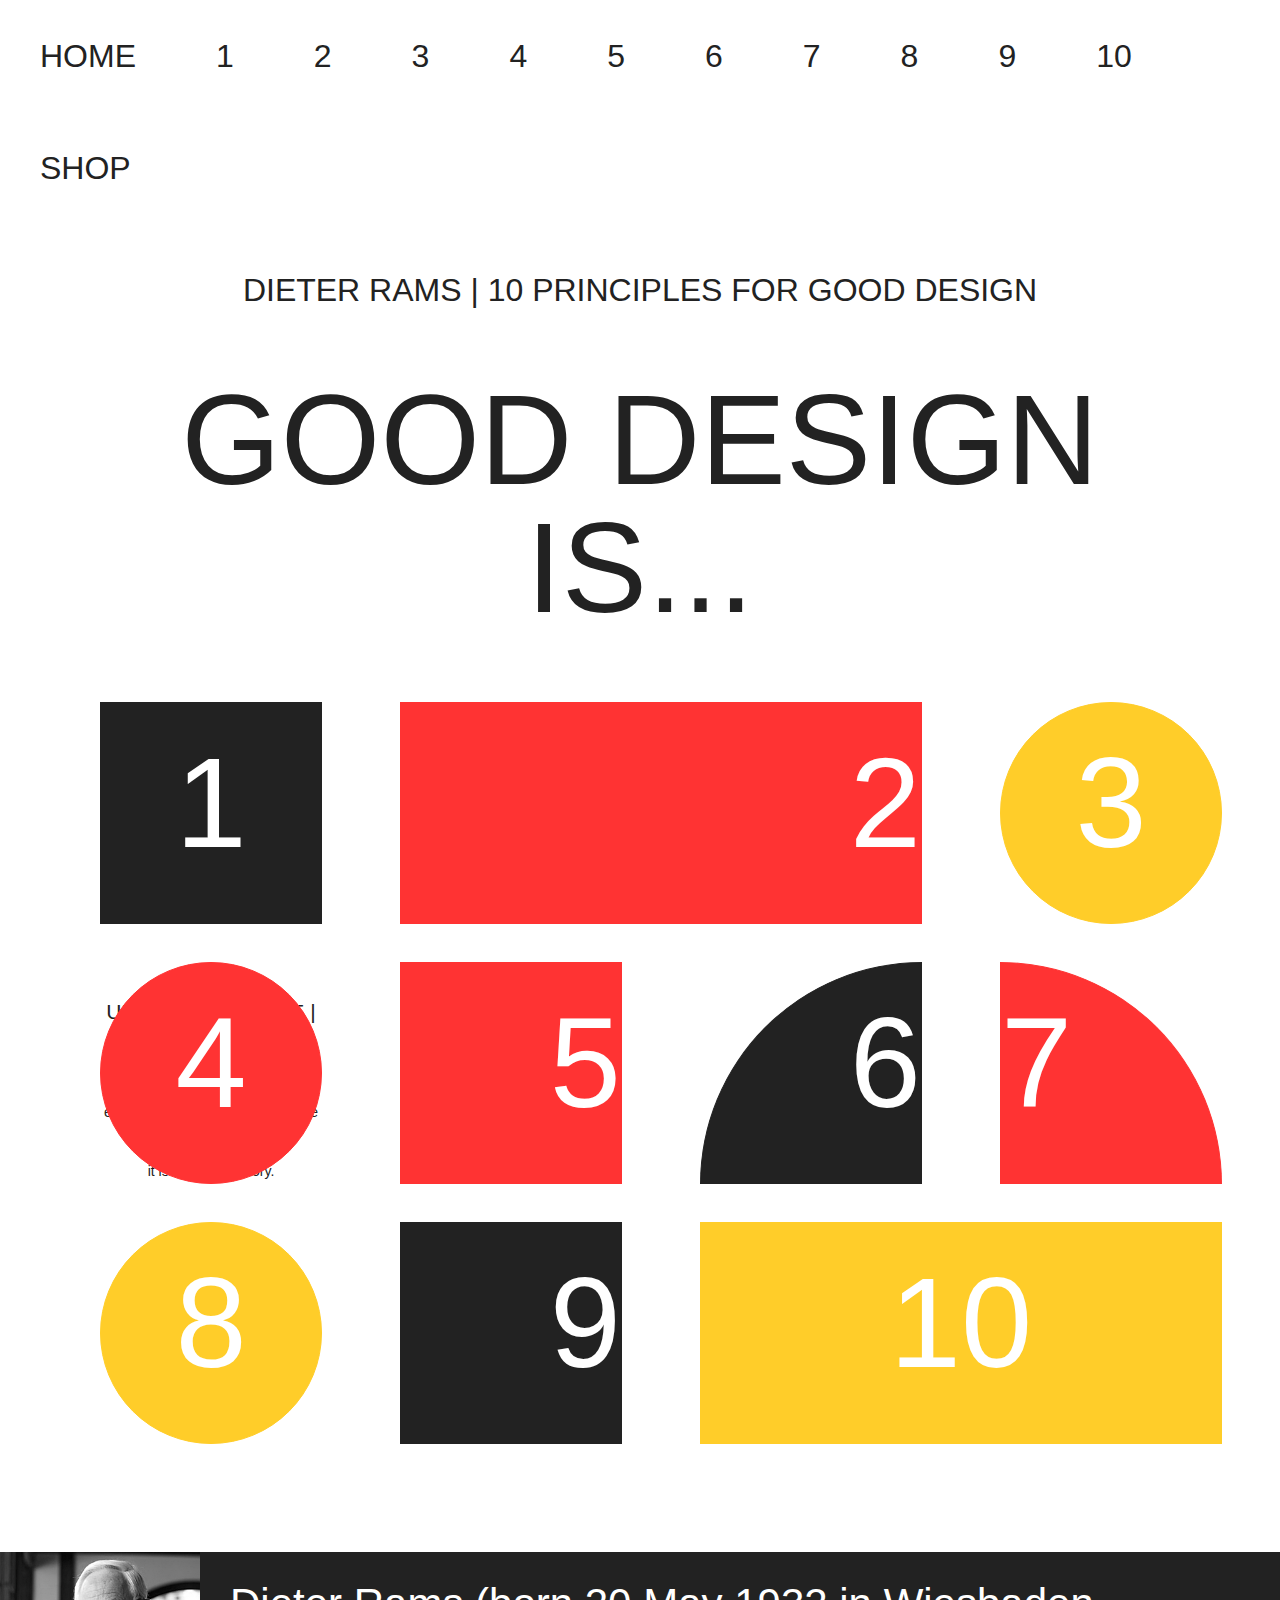
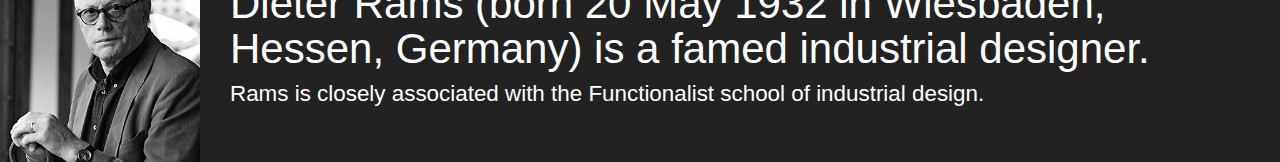
==== index.html @ 2101259e "Added links to all pages except SHOP" ====
<!DOCTYPE html>
<html>
<head>
   <meta charset="utf-8">
   <title>10 Principles for Good Design</title>
   <link rel="stylesheet" href="css/base.css">
   <link rel="stylesheet" href="css/main.css">
</head>
<body>
   <div>
   <header>
      <nav>
         <ul>
            <li><a href="index.html">HOME</a></li>
            <li><a href="1.html">1</a></li>
            <li><a href="2.html">2</a></li>
            <li><a href="3.html">3</a></li>
            <li><a href="4.html">4</a></li>
            <li><a href="5.html">5</a></li>
            <li><a href="6.html">6</a></li>
            <li><a href="7.html">7</a></li>
            <li><a href="8.html">8</a></li>
            <li><a href="9.html">9</a></li>
            <li><a href="10.html">10</a></li>
            <li><a href="shop.html">SHOP</a></li>
         </ul>
      </nav>
   </header>
   </div>
   <main>
      <h1>DIETER RAMS | 10 PRINCIPLES FOR GOOD DESIGN</h1>
      <h2>GOOD DESIGN IS...</h2>
      <div>
         <p id="innovative2"><br><strong>INNOVATIVE |</strong><br>The possibilities for progression are not, by any means, exhausted. Technological development is always offering new opportunities for original designs.
            But imaginative design always develops in tandem with improving technology, and can never be an end in itself.</p>
         <p id="innovative">1</p>
         <p id="useful2"><br><strong>USEFUL |</strong><br>Good design makes a product useful. A product is bought to be used. It has to satisfy not only functional, but also psychological and aesthetic criteria.
            Good design emphasizes the usefulness of a product whilst disregarding anything that could detract from it.</p>
         <p id="useful">2</p>
         <p id="aesthetic2"><br><strong>AESTHETIC |</strong><br>The aesthetic quality of a<br> product is integral to its<br> usefulness because products are used every day and have an effect on people and their well-being.
            Only well-executed objects<br> can be beautiful.</p>
         <p id="aesthetic">3</p>
         <p id="understandable2"><br><br><strong>UNDERSTANDABLE |</strong><br>Good design makes a product understandable. It clarifies the product’s structure. Better still, it can make the product clearly express its function
         by making use of the<br> user’s intuition. At best,<br> it is self-explanatory.</p>
         <p id="understandable">4</p>
         <p id="unobtrusive2"><br><strong>UNOBTRUSIVE |</strong><br>Products fulfilling a purpose are like tools. They are neither decorative objects nor works of art.
         Their design should therefore be both neutral and restrained, to leave room for the user’s self-expression.</p>
         <p id="unobtrusive">5</p>
         <p id="honest2"><br><strong>HONEST |</strong><br>Good design does<br> not make a product<br> appear more innovative,<br> powerful or valuable<br> than it really is. It does not<br> attempt to manipulate<br> the consumer
         with promises<br> that cannot be kept.</p>
         <p id="honest">6</p>
         <p id="long-lasting2"><br><strong>LONG-<br>LASTING |</strong><br>Good design avoids<br> being fashionable and<br> therefore never appears<br> antiquated. Unlike<br> fashionable design, it lasts<br> many years —
         even in today’s throwaway society.</p>
         <p id="long-lasting">7</p>
         <p id="thorough2"><br><strong>THOROUGH |</strong><br>Good design is thorough<br> down to the last detail.<br> Nothing must be arbitrary<br> or left to chance. Care and accuracy in the design process
         show respect towards the consumer.</p>
         <p id="thorough">8</p>
         <p id="environmental2"><br><strong>ENVIRONMENTALLY FRIENDLY |</strong><br>Design makes an important contribution to the preservation of the environment.
         It conserves resources and minimizes physical and visual pollution throughout the lifecycle of the product.</p>
         <p id="environmental">9</p>
         <p id="little2"><br><strong>LITTLE |</strong><br>Good design is as little design as possible. Less, but better — because it concentrates on the essential aspects, and the products are not burdened with non-essentials. Back to purity, back to simplicity.</p>
         <p id="little">10</p>
      </div>
      <div id="dieter">
         <img src="img/dieter_rams_320.jpg" alt='Image of Dieter Rams'>
         <ol>
            <li>Dieter Rams (born 20 May 1932 in Wiesbaden, Hessen, Germany) is a famed industrial designer.</li>
            <li>Rams is closely associated with the Functionalist school of industrial design.</li>
         </ol>
      </div>
   </main>
   <footer>
   </footer>
</body>
</html>
---- css/base.css ----
/* http://meyerweb.com/eric/tools/css/reset/
   v2.0 | 20110126
   License: none (public domain)
*/

html, body, div, span, applet, object, iframe,
h1, h2, h3, h4, h5, h6, p, blockquote, pre,
a, abbr, acronym, address, big, cite, code,
del, dfn, em, img, ins, kbd, q, s, samp,
small, strike, strong, sub, sup, tt, var,
b, u, i, center,
dl, dt, dd, ol, ul, li,
fieldset, form, label, legend,
table, caption, tbody, tfoot, thead, tr, th, td,
article, aside, canvas, details, embed,
figure, figcaption, footer, header, hgroup,
menu, nav, output, ruby, section, summary,
time, mark, audio, video {
   margin: 0;
   padding: 0;
   border: 0;
   font-size: 100%;
   font: inherit;
   vertical-align: baseline;
}
/* HTML5 display-role reset for older browsers */
article, aside, details, figcaption, figure,
footer, header, hgroup, menu, nav, section {
   display: block;
}
body {
   line-height: 1;
}
ol, ul {
   list-style: none;
}
blockquote, q {
   quotes: none;
}
blockquote:before, blockquote:after,
q:before, q:after {
   content: '';
   content: none;
}
table {
   border-collapse: collapse;
   border-spacing: 0;
}
---- css/main.css ----
body {
    color: #222222;
}


nav {
    list-style-type: none;
    margin: 0 auto;
    font-family: Francois One, sans-serif;
    font-size: 200%;
}

ul li {
    float: left;
    text-align: center;
    padding: 30px;
}

a:link {
    display: inline-block;
    padding: 10px;
    text-decoration: blink;
    color: #222222;
    text-align: center;
}

a:hover, a:active {
    color:white;
    background-color: #FFCD29;
    text-align: center;
}

.left {
    margin-left: 360px;
    font-family: "Didact Gothic", sans-serif;
    font-size: 800%;
    letter-spacing: 8px;
    line-height: 200px;
}

.middle {
    margin-left: 660px;
    font-family: "Didact Gothic", sans-serif;
    font-size: 800%;
    line-height: 200px;
    letter-spacing: 8px;
}

.pagesleft {
    margin-left: 100px;
    margin-right: 100px;
    font-family: "Didact Gothic", sans-serif;
    font-size: 200%;
    line-height: 1.2em;
    padding-top: 50px;
}

#innovativepage {
    border: 1px solid #222222;
    background-color: #222222;
    height: 220px;
    width: 220px;
    margin-right: 100px;
    color: white;
    font-size: 800%;
    text-align: center;
    position: absolute;
    line-height: 200px;
}

#usefulpage {
    border: 1px solid #ff3333;
    background-color: #ff3333;
    height: 220px;
    width: 520px;
    margin-right: 100px;
    color: white;
    font-size: 800%;
    text-align: right;
    position: absolute;
    line-height: 200px;
}

#aestheticpage {
    border: 1px solid #FFCD29;
    border-radius: 50%;
    background-color: #FFCD29;
    height: 220px;
    width: 220px;
    margin-right: 100px;
    color: white;
    font-size: 800%;
    text-align: center;
    position: absolute;
    line-height: 200px;
}

#understandablepage {
    border: 1px solid #ff3333;
    border-radius: 50%;
    background-color: #ff3333;
    height: 220px;
    width: 220px;
    margin-right: 100px;
    color: white;
    font-size: 800%;
    text-align: center;
    position: absolute;
    line-height: 200px;
}

#unobtrusivepage {
    border: 1px solid #ff3333;
    background-color: #ff3333;
    height: 220px;
    width: 220px;
    margin-right: 100px;
    color: white;
    font-size: 800%;
    text-align: center;
    position: absolute;
    line-height: 200px;
}

#honestpage {
    border: 1px solid #222222;
    border-top-left-radius:100%;
    background-color: #222222;
    height: 220px;
    width: 220px;
    margin-right: 100px;
    color: white;
    font-size: 800%;
    text-align: center;
    position: absolute;
    line-height: 200px;
}

#long-lastingpage {
    border: 1px solid #ff3333;
    border-top-right-radius:100%;
    background-color: #ff3333;
    height: 220px;
    width: 220px;
    margin-right: 100px;
    color: white;
    font-size: 800%;
    text-align: center;
    position: absolute;
    line-height: 200px;
}

#thoroughpage {
    border: 1px solid #FFCD29;
    border-radius: 50%;
    background-color: #FFCD29;
    height: 220px;
    width: 220px;
    margin-right: 100px;
    color: white;
    font-size: 800%;
    text-align: center;
    position: absolute;
    line-height: 200px;
}

#environmentalpage {
    border: 1px solid #222222;
    background-color: #222222;
    height: 220px;
    width: 220px;
    margin-right: 100px;
    color: white;
    font-size: 800%;
    text-align: center;
    position: absolute;
    line-height: 200px;
}

#littlepage {
    border: 1px solid #FFCD29;
    background-color: #FFCD29;
    height: 220px;
    width: 520px;
    margin-right: 100px;
    color: white;
    font-size: 800%;
    text-align: center;
    position: absolute;
    line-height: 200px;
}

h1 {
    font-family: "Didact Gothic", sans-serif;
    font-size: 200%;
    padding-top: 50px;
    text-align: center;
    clear: left;
}

h2 {
    font-family: Francois One, sans-serif;
    font-size: 800%;
    text-align: center;
    padding: 70px;
}

h2 div {
    position: relative;
    width: 1364px;
}

strong {
    font-size: 1.5em;
}

p {
    font-family: Didact Gothic, sans-serif;
    margin-left: 100px;
    font-size: 14px;
    line-height: 1.2em;
    position: relative;
}

#innovative {
    border: 1px solid #222222;
    background-color: #222222;
    height: 220px;
    width: 220px;
    margin-right: 100px;
    color: white;
    font-size: 800%;
    text-align: center;
    position: absolute;
    line-height: 200px;
}

#innovative2 {
    height: 220px;
    width: 220px;
    margin-right: 100px;
    text-align: left;
    border: 1px solid white;
    background-color: white;
    color: #222222;
    position: absolute;
    line-height: 1.4em;
}

#innovative:hover {
    opacity: 0;
}

#useful {
    border: 1px solid #ff3333;
    background-color: #ff3333;
    height: 220px;
    width: 520px;
    margin-left: 400px;
    color: white;
    font-size: 800%;
    text-align: right;
    position: absolute;
    line-height: 200px;
}

#useful2 {
    height: 220px;
    width: 520px;
    margin-left: 400px;
    text-align: left;
    border: 1px solid white;
    background-color: white;
    color: #222222;
    position: absolute;
    line-height: 1.4em;
}

#useful:hover {
    opacity: 0;
}

#aesthetic {
    border: 1px solid #FFCD29;
    border-radius: 50%;
    background-color: #FFCD29;
    height: 220px;
    width: 220px;
    margin-left: 1000px;
    color: white;
    font-size: 800%;
    text-align: center;
    position: absolute;
    line-height: 200px;
}

#aesthetic2 {
    border: 1px solid white;
    border-radius: 50%;
    background-color: white;
    height: 220px;
    width: 220px;
    margin-left: 1000px;
    text-align: center;
    color: #222222;
    position: absolute;
    display: table-cell;
    vertical-align: middle;
    line-height: 1.4em;
}

#aesthetic:hover {
    opacity: 0;
}

#understandable {
    border: 1px solid #ff3333;
    border-radius: 50%;
    background-color: #ff3333;
    height: 220px;
    width: 220px;
    margin-right:100px;
    margin-top: 260px;
    color: white;
    font-size: 800%;
    text-align: center;
    position: absolute;
    line-height: 200px;
}

#understandable2 {
    border: 1px solid white;
    border-radius: 50%;
    background-color: white;
    height: 220px;
    width: 220px;
    margin-right: 100px;
    margin-top: 260px;
    color: #222222;
    position: absolute;
    text-align: center;
    line-height: 1.4em;
}

#understandable:hover {
    opacity: 0;
}

#unobtrusive {
    border: 1px solid #ff3333;
    background-color: #ff3333;
    height: 220px;
    width: 220px;
    margin-left: 400px;
    margin-top: 260px;
    color: white;
    font-size: 800%;
    text-align: right;
    position: absolute;
    line-height: 200px;
}

#unobtrusive2 {
    border: 1px solid white;
    background-color: white;
    height: 220px;
    width: 220px;
    margin-left: 400px;
    margin-top: 260px;
    text-align: left;
    color: #222222;
    position: absolute;
    line-height: 1.4em;
}

#unobtrusive:hover {
    opacity: 0;
}

#honest {
    border: 1px solid #222222;
    border-top-left-radius:100%;
    background-color: #222222;
    height: 220px;
    width: 220px;
    margin-left: 700px;
    margin-top: 260px;
    color: white;
    font-size: 800%;
    text-align: right;
    position: absolute;
    line-height: 200px;
}

#honest2 {
    border: 1px solid white;
    border-top-left-radius:100%;
    background-color: white;
    height: 220px;
    width: 220px;
    margin-left: 700px;
    margin-top: 260px;
    text-align: right;
    color: #222222;
    position: absolute;
    line-height: 1.4em;
}

#honest:hover {
    opacity: 0;
}

#long-lasting {
    border: 1px solid #ff3333;
    border-top-right-radius:100%;
    background-color: #ff3333;
    height: 220px;
    width: 220px;
    margin-left: 1000px;
    margin-top: 260px;
    color: white;
    font-size: 800%;
    text-align: left;
    position: absolute;
    line-height: 200px;
}

#long-lasting2 {
    border: 1px solid white;
    border-top-right-radius:100%;
    background-color: white;
    height: 220px;
    width: 220px;
    margin-left: 1000px;
    margin-top: 260px;
    text-align: left;
    color: #222222;
    position: absolute;
    line-height: 1.4em;
}

#long-lasting:hover {
    opacity: 0;
}

#thorough {
    border: 1px solid #FFCD29;
    border-radius: 50%;
    background-color: #FFCD29;
    height: 220px;
    width: 220px;
    margin-right:100px;
    margin-top: 520px;
    color: white;
    font-size: 800%;
    text-align: center;
    position: absolute;
    line-height: 200px;
}

#thorough2 {
    border: 1px solid white;
    border-radius: 50%;
    background-color: white;
    height: 220px;
    width: 220px;
    margin-right: 100px;
    margin-top: 520px;
    color: #222222;
    position: absolute;
    text-align: center;
    line-height: 1.4em;
}

#thorough:hover {
    opacity: 0;
}

#environmental {
    border: 1px solid #222222;
    background-color: #222222;
    height: 220px;
    width: 220px;
    margin-left: 400px;
    margin-top: 520px;
    color: white;
    font-size: 800%;
    text-align: right;
    position: absolute;
    line-height: 200px;
}

#environmental2 {
    border: 1px solid white;
    background-color: white;
    height: 220px;
    width: 220px;
    margin-left: 400px;
    margin-top: 520px;
    text-align: left;
    color: #222222;
    position: absolute;
    line-height: 1.4em;
}

#environmental:hover {
    opacity: 0;
}

#little {
    border: 1px solid #FFCD29;
    background-color: #FFCD29;
    height: 220px;
    width: 520px;
    margin-left: 700px;
    margin-top: 520px;
    color: white;
    font-size: 800%;
    text-align: center;
    position: absolute;
    overflow: hidden;
    line-height: 200px;
}

#little2 {
    border: 1px solid white;
    background-color: white;
    height: 220px;
    width: 520px;
    margin-left: 700px;
    margin-top: 520px;
    text-align: left;
    color: #222222;
    position: absolute;
    line-height: 1.4em;
}

#little:hover {
    opacity: 0;
}

#dieter{
    clear: left;
    position: relative;
    bottom: -850px;
    width: 100%;
    height: 210px;
    background-color: #222222;
    font-family: Francois One, sans-serif;
    color: white;
    font-size: 140%;
}

img {
    float: left;
    max-width: 200px;
    padding-right: 30px;
}

ol {
    padding-right: 30px;
    line-height: 2em;
}

ol li:first-of-type {
    font-size: 42px;
    padding-top: 30px;
}

#photos {
    position: relative;
    bottom: -1000px;
    background-color: #222222;
    opacity: 0.9;
}

.large-image {
    padding-top: 50px;
    margin-left: 100px;
}
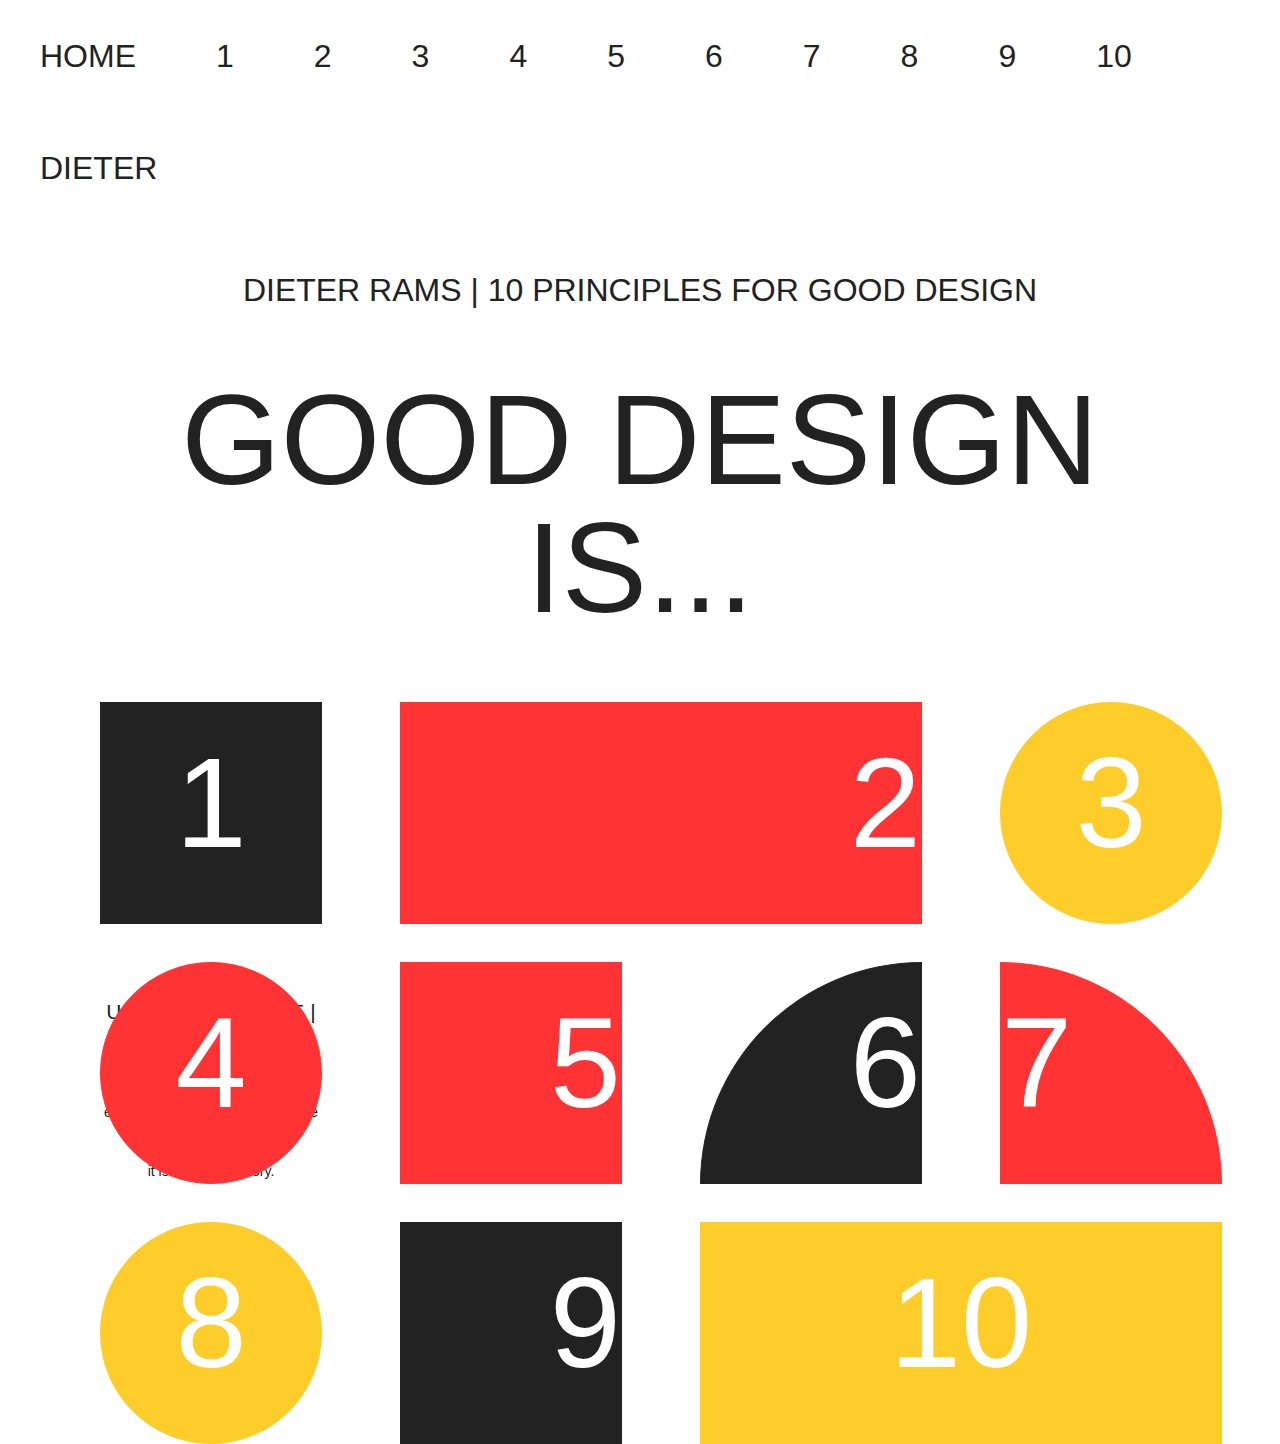
==== commit 305c2056: "Worked on Dieter page" ====
--- a/index.html
+++ b/index.html
@@ -22,7 +22,7 @@
             <li><a href="8.html">8</a></li>
             <li><a href="9.html">9</a></li>
             <li><a href="10.html">10</a></li>
-            <li><a href="shop.html">SHOP</a></li>
+            <li><a href="dieter.html">DIETER</a></li>
          </ul>
       </nav>
    </header>
@@ -61,13 +61,6 @@
          <p id="little2"><br><strong>LITTLE |</strong><br>Good design is as little design as possible. Less, but better — because it concentrates on the essential aspects, and the products are not burdened with non-essentials. Back to purity, back to simplicity.</p>
          <p id="little">10</p>
       </div>
-      <div id="dieter">
-         <img src="img/dieter_rams_320.jpg" alt='Image of Dieter Rams'>
-         <ol>
-            <li>Dieter Rams (born 20 May 1932 in Wiesbaden, Hessen, Germany) is a famed industrial designer.</li>
-            <li>Rams is closely associated with the Functionalist school of industrial design.</li>
-         </ol>
-      </div>
    </main>
    <footer>
    </footer>
--- a/css/main.css
+++ b/css/main.css
@@ -16,11 +16,15 @@
     padding: 30px;
 }
 
+li a {
+    color: #222222;
+}
+
 a:link {
+    color: #222222;
     display: inline-block;
     padding: 10px;
     text-decoration: blink;
-    color: #222222;
     text-align: center;
 }
 
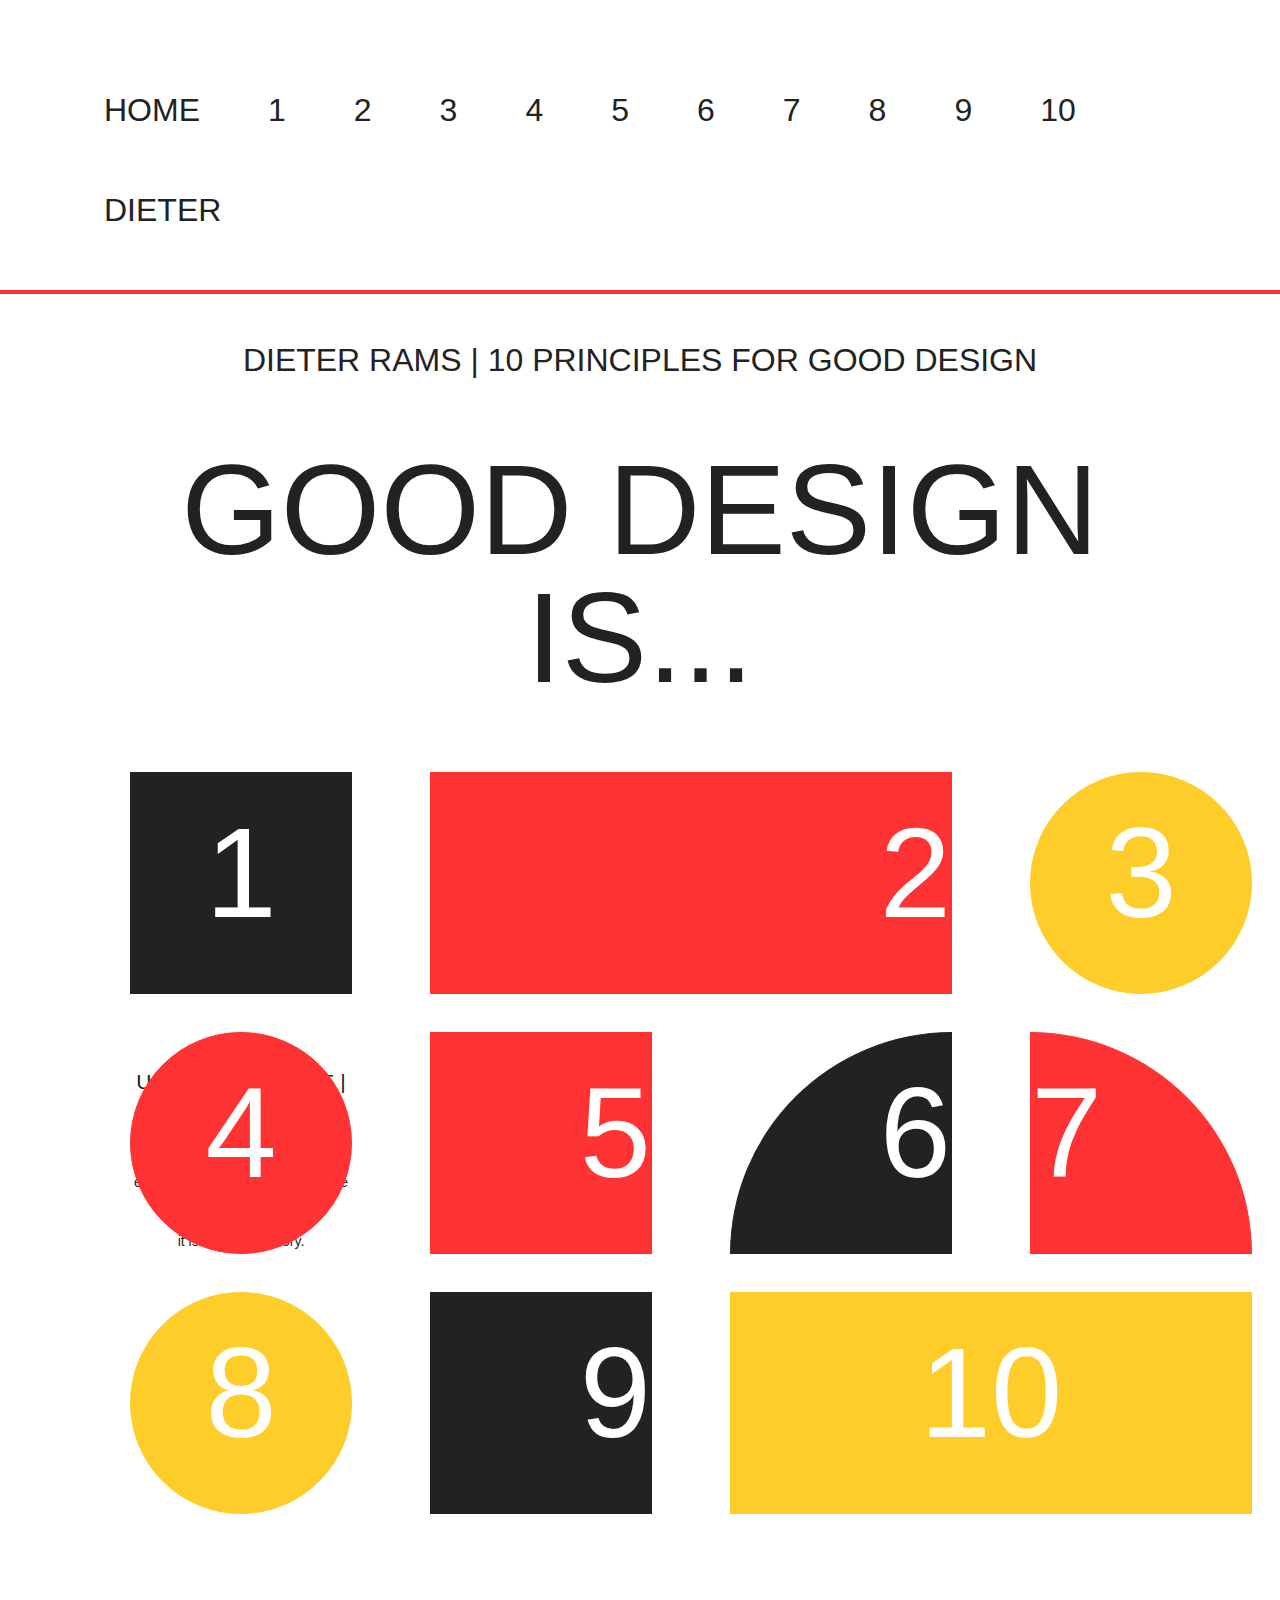
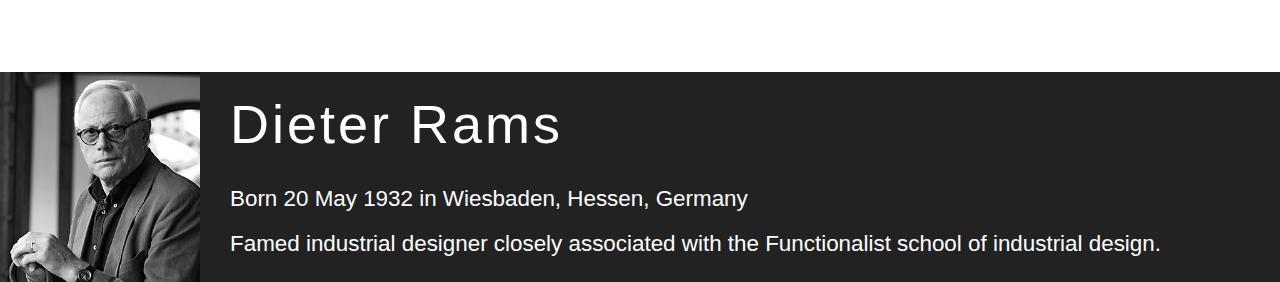
==== commit 6d722a45: "Changed entire layout for principle pages as well as dieter page" ====
--- a/index.html
+++ b/index.html
@@ -30,7 +30,7 @@
    <main>
       <h1>DIETER RAMS | 10 PRINCIPLES FOR GOOD DESIGN</h1>
       <h2>GOOD DESIGN IS...</h2>
-      <div>
+      <div class="container">
          <p id="innovative2"><br><strong>INNOVATIVE |</strong><br>The possibilities for progression are not, by any means, exhausted. Technological development is always offering new opportunities for original designs.
             But imaginative design always develops in tandem with improving technology, and can never be an end in itself.</p>
          <p id="innovative">1</p>
@@ -61,6 +61,14 @@
          <p id="little2"><br><strong>LITTLE |</strong><br>Good design is as little design as possible. Less, but better — because it concentrates on the essential aspects, and the products are not burdened with non-essentials. Back to purity, back to simplicity.</p>
          <p id="little">10</p>
       </div>
+      <div id="dieterhome">
+         <img src="img/dieter_rams_320.jpg" alt='Image of Dieter Rams'>
+         <ol>
+            <li>Dieter Rams</li>
+            <li>Born 20 May 1932 in Wiesbaden, Hessen, Germany</li>
+            <li>Famed industrial designer closely associated with the Functionalist school of industrial design.</li>
+         </ol>
+      </div>
    </main>
    <footer>
    </footer>
--- a/css/main.css
+++ b/css/main.css
@@ -1,24 +1,35 @@
 body {
     color: #222222;
-}
-
+    width: auto;
+}
 
 nav {
-    list-style-type: none;
-    margin: 0 auto;
     font-family: Francois One, sans-serif;
     font-size: 200%;
-}
-
-ul li {
+    width: 100%;
     float: left;
-    text-align: center;
+    margin: auto;
     padding: 30px;
-}
-
-li a {
-    color: #222222;
-}
+    border-bottom: solid 4px #ff3333;
+ }
+
+nav ul {
+    list-style: none;
+    width: 1200px;
+    margin: 0 auto;
+    padding: 30px;
+}
+
+nav li {
+    float: left;
+    padding: 24px;
+}
+
+nav li a {
+    display: block;
+    text-decoration: none;
+    color: #222222;
+ }
 
 a:link {
     color: #222222;
@@ -34,12 +45,21 @@
     text-align: center;
 }
 
+.container {
+    margin: 0 auto;
+    padding-left: 30px;
+    padding-right: 30px;
+    width: 1280px;
+}
+
 .left {
-    margin-left: 360px;
+    width: 1280px;
     font-family: "Didact Gothic", sans-serif;
     font-size: 800%;
     letter-spacing: 8px;
     line-height: 200px;
+    margin: 0 auto;
+    text-align: center;
 }
 
 .middle {
@@ -50,21 +70,30 @@
     letter-spacing: 8px;
 }
 
+.big {
+    margin-left: 360px;
+    font-family: "Didact Gothic", sans-serif;
+    font-size: 800%;
+    letter-spacing: 8px;
+    line-height: 110px;
+}
+
 .pagesleft {
-    margin-left: 100px;
-    margin-right: 100px;
+    width: 1280px;
+    margin: 0 auto;
     font-family: "Didact Gothic", sans-serif;
     font-size: 200%;
     line-height: 1.2em;
-    padding-top: 50px;
+    padding-top: 70px;
+    text-align: center;
 }
 
 #innovativepage {
     border: 1px solid #222222;
     background-color: #222222;
     height: 220px;
-    width: 220px;
-    margin-right: 100px;
+    width: 100%;
+    margin: 0 auto;
     color: white;
     font-size: 800%;
     text-align: center;
@@ -76,22 +105,21 @@
     border: 1px solid #ff3333;
     background-color: #ff3333;
     height: 220px;
-    width: 520px;
-    margin-right: 100px;
-    color: white;
-    font-size: 800%;
-    text-align: right;
+    width: 100%;
+    margin: 0 auto;
+    color: white;
+    font-size: 800%;
+    text-align: center;
     position: absolute;
     line-height: 200px;
 }
 
 #aestheticpage {
     border: 1px solid #FFCD29;
-    border-radius: 50%;
-    background-color: #FFCD29;
-    height: 220px;
-    width: 220px;
-    margin-right: 100px;
+    background-color: #FFCD29;
+    height: 220px;
+    width: 100%;
+    margin: 0 auto;
     color: white;
     font-size: 800%;
     text-align: center;
@@ -101,11 +129,10 @@
 
 #understandablepage {
     border: 1px solid #ff3333;
-    border-radius: 50%;
-    background-color: #ff3333;
-    height: 220px;
-    width: 220px;
-    margin-right: 100px;
+    background-color: #ff3333;
+    height: 220px;
+    width: 100%;
+    margin: 0 auto;
     color: white;
     font-size: 800%;
     text-align: center;
@@ -117,8 +144,8 @@
     border: 1px solid #ff3333;
     background-color: #ff3333;
     height: 220px;
-    width: 220px;
-    margin-right: 100px;
+    width: 100%;
+    margin: 0 auto;
     color: white;
     font-size: 800%;
     text-align: center;
@@ -128,11 +155,10 @@
 
 #honestpage {
     border: 1px solid #222222;
-    border-top-left-radius:100%;
-    background-color: #222222;
-    height: 220px;
-    width: 220px;
-    margin-right: 100px;
+    background-color: #222222;
+    height: 220px;
+    width: 100%;
+    margin: 0 auto;
     color: white;
     font-size: 800%;
     text-align: center;
@@ -142,11 +168,10 @@
 
 #long-lastingpage {
     border: 1px solid #ff3333;
-    border-top-right-radius:100%;
-    background-color: #ff3333;
-    height: 220px;
-    width: 220px;
-    margin-right: 100px;
+    background-color: #ff3333;
+    height: 220px;
+    width: 100%;
+    margin: 0 auto;
     color: white;
     font-size: 800%;
     text-align: center;
@@ -156,11 +181,10 @@
 
 #thoroughpage {
     border: 1px solid #FFCD29;
-    border-radius: 50%;
-    background-color: #FFCD29;
-    height: 220px;
-    width: 220px;
-    margin-right: 100px;
+    background-color: #FFCD29;
+    height: 220px;
+    width: 100%;
+    margin: 0 auto;
     color: white;
     font-size: 800%;
     text-align: center;
@@ -172,8 +196,8 @@
     border: 1px solid #222222;
     background-color: #222222;
     height: 220px;
-    width: 220px;
-    margin-right: 100px;
+    width: 100%;
+    margin: 0 auto;
     color: white;
     font-size: 800%;
     text-align: center;
@@ -185,8 +209,8 @@
     border: 1px solid #FFCD29;
     background-color: #FFCD29;
     height: 220px;
-    width: 520px;
-    margin-right: 100px;
+    width: 100%;
+    margin: 0 auto;
     color: white;
     font-size: 800%;
     text-align: center;
@@ -200,6 +224,7 @@
     padding-top: 50px;
     text-align: center;
     clear: left;
+    margin: 0 auto;
 }
 
 h2 {
@@ -207,11 +232,7 @@
     font-size: 800%;
     text-align: center;
     padding: 70px;
-}
-
-h2 div {
-    position: relative;
-    width: 1364px;
+    margin: 0 auto;
 }
 
 strong {
@@ -546,13 +567,26 @@
 #dieter{
     clear: left;
     position: relative;
+    width: 100%;
+    height: 210px;
+    background-color: #222222;
+    font-family: Francois One, sans-serif;
+    color: white;
+    font-size: 140%;
+    margin-top: 50px;
+}
+
+#dieterhome{
+    clear: left;
+    position: relative;
+    width: 100%;
+    height: 210px;
+    background-color: #222222;
+    font-family: Francois One, sans-serif;
+    color: white;
+    font-size: 140%;
+    margin-top: 50px;
     bottom: -850px;
-    width: 100%;
-    height: 210px;
-    background-color: #222222;
-    font-family: Francois One, sans-serif;
-    color: white;
-    font-size: 140%;
 }
 
 img {
@@ -562,23 +596,36 @@
 }
 
 ol {
-    padding-right: 30px;
     line-height: 2em;
+    font-family: "Didact Gothic", sans-serif;
 }
 
 ol li:first-of-type {
-    font-size: 42px;
+    font-size: 54px;
     padding-top: 30px;
-}
-
-#photos {
+    padding-bottom: 30px;
+    font-family: Francois One, sans-serif;
+    letter-spacing: 3px;
+}
+
+#photo1{
+    clear: left;
     position: relative;
-    bottom: -1000px;
-    background-color: #222222;
-    opacity: 0.9;
-}
-
-.large-image {
-    padding-top: 50px;
-    margin-left: 100px;
+    width: 100%;
+    height: 210px;
+    background-color: #ff3333;
+    font-family: Francois One, sans-serif;
+    color: white;
+    font-size: 140%;
+}
+
+#photo2{
+    clear: left;
+    position: relative;
+    width: 100%;
+    height: 210px;
+    background-color: #FFCD29;
+    font-family: Francois One, sans-serif;
+    color: white;
+    font-size: 140%;
 }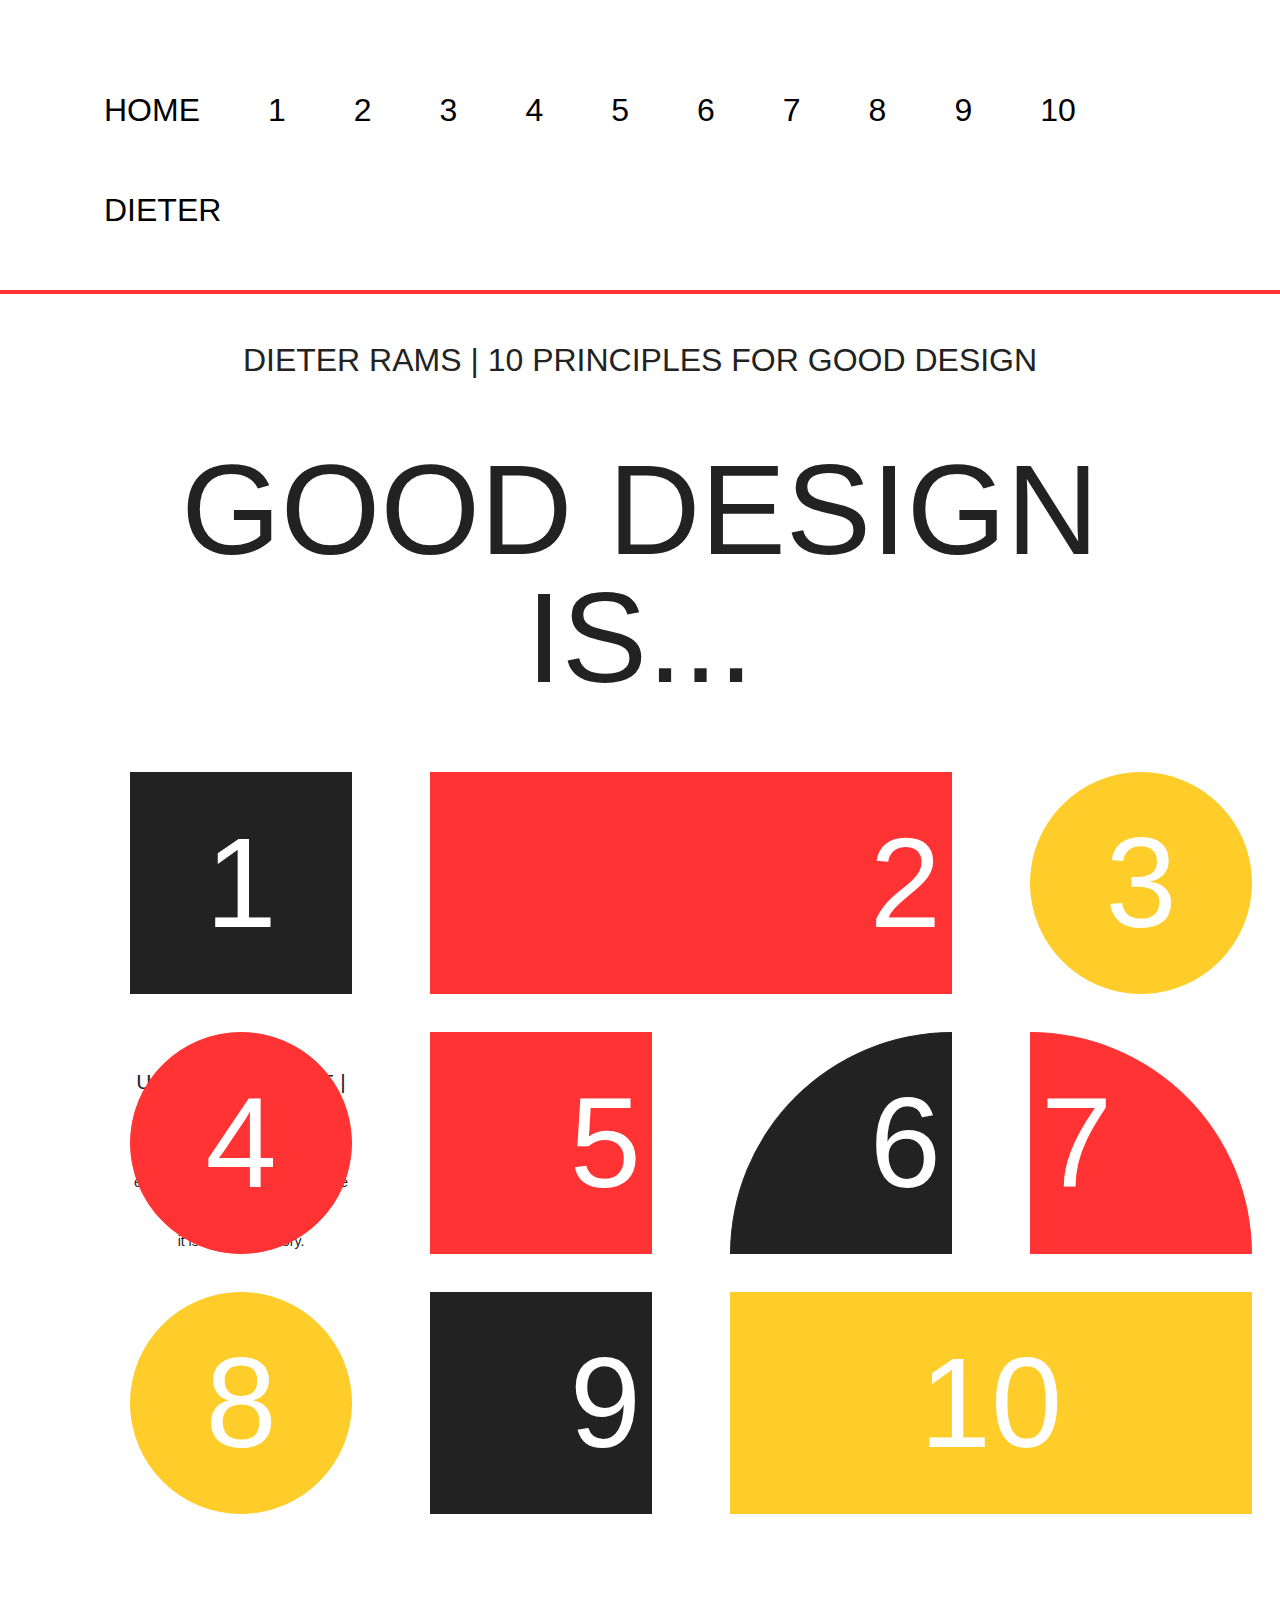
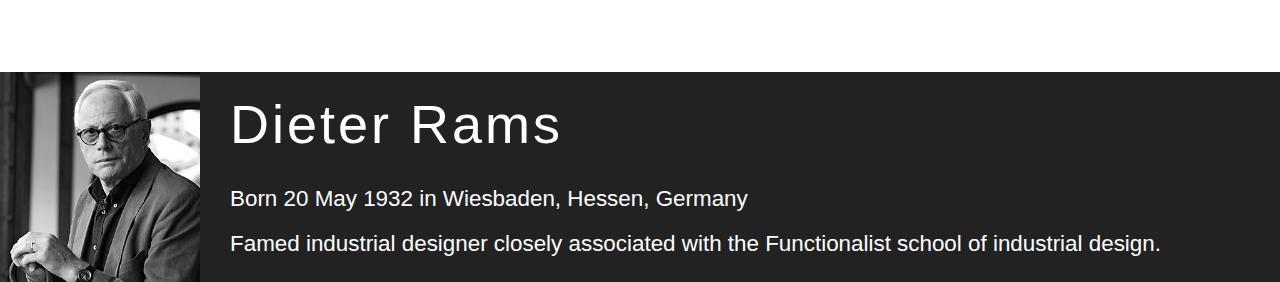
==== commit e8a91975: "Added link functionality to main page stacked shapes" ====
--- a/index.html
+++ b/index.html
@@ -2,12 +2,12 @@
 <html>
 <head>
    <meta charset="utf-8">
+   <meta name="viewport" content="width=device-width, initial-scale=1">
    <title>10 Principles for Good Design</title>
    <link rel="stylesheet" href="css/base.css">
    <link rel="stylesheet" href="css/main.css">
 </head>
 <body>
-   <div>
    <header>
       <nav>
          <ul>
@@ -26,40 +26,39 @@
          </ul>
       </nav>
    </header>
-   </div>
    <main>
       <h1>DIETER RAMS | 10 PRINCIPLES FOR GOOD DESIGN</h1>
       <h2>GOOD DESIGN IS...</h2>
       <div class="container">
          <p id="innovative2"><br><strong>INNOVATIVE |</strong><br>The possibilities for progression are not, by any means, exhausted. Technological development is always offering new opportunities for original designs.
             But imaginative design always develops in tandem with improving technology, and can never be an end in itself.</p>
-         <p id="innovative">1</p>
+         <p id="innovative"><a href="1.html">1</a></p>
          <p id="useful2"><br><strong>USEFUL |</strong><br>Good design makes a product useful. A product is bought to be used. It has to satisfy not only functional, but also psychological and aesthetic criteria.
             Good design emphasizes the usefulness of a product whilst disregarding anything that could detract from it.</p>
-         <p id="useful">2</p>
+         <p id="useful"><a href="2.html">2</a></p>
          <p id="aesthetic2"><br><strong>AESTHETIC |</strong><br>The aesthetic quality of a<br> product is integral to its<br> usefulness because products are used every day and have an effect on people and their well-being.
             Only well-executed objects<br> can be beautiful.</p>
-         <p id="aesthetic">3</p>
+         <p id="aesthetic"><a href="3.html">3</a></p>
          <p id="understandable2"><br><br><strong>UNDERSTANDABLE |</strong><br>Good design makes a product understandable. It clarifies the product’s structure. Better still, it can make the product clearly express its function
          by making use of the<br> user’s intuition. At best,<br> it is self-explanatory.</p>
-         <p id="understandable">4</p>
+         <p id="understandable"><a href="4.html">4</a></p>
          <p id="unobtrusive2"><br><strong>UNOBTRUSIVE |</strong><br>Products fulfilling a purpose are like tools. They are neither decorative objects nor works of art.
          Their design should therefore be both neutral and restrained, to leave room for the user’s self-expression.</p>
-         <p id="unobtrusive">5</p>
+         <p id="unobtrusive"><a href="5.html">5</a></p>
          <p id="honest2"><br><strong>HONEST |</strong><br>Good design does<br> not make a product<br> appear more innovative,<br> powerful or valuable<br> than it really is. It does not<br> attempt to manipulate<br> the consumer
          with promises<br> that cannot be kept.</p>
-         <p id="honest">6</p>
+         <p id="honest"><a href="6.html">6</a></p>
          <p id="long-lasting2"><br><strong>LONG-<br>LASTING |</strong><br>Good design avoids<br> being fashionable and<br> therefore never appears<br> antiquated. Unlike<br> fashionable design, it lasts<br> many years —
          even in today’s throwaway society.</p>
-         <p id="long-lasting">7</p>
+         <p id="long-lasting"><a href="7.html">7</a></p>
          <p id="thorough2"><br><strong>THOROUGH |</strong><br>Good design is thorough<br> down to the last detail.<br> Nothing must be arbitrary<br> or left to chance. Care and accuracy in the design process
          show respect towards the consumer.</p>
-         <p id="thorough">8</p>
+         <p id="thorough"><a href="1.html">8</a></p>
          <p id="environmental2"><br><strong>ENVIRONMENTALLY FRIENDLY |</strong><br>Design makes an important contribution to the preservation of the environment.
          It conserves resources and minimizes physical and visual pollution throughout the lifecycle of the product.</p>
-         <p id="environmental">9</p>
+         <p id="environmental"><a href="1.html">9</a></p>
          <p id="little2"><br><strong>LITTLE |</strong><br>Good design is as little design as possible. Less, but better — because it concentrates on the essential aspects, and the products are not burdened with non-essentials. Back to purity, back to simplicity.</p>
-         <p id="little">10</p>
+         <p id="little"><a href="10.html">10</a></p>
       </div>
       <div id="dieterhome">
          <img src="img/dieter_rams_320.jpg" alt='Image of Dieter Rams'>
@@ -70,7 +69,5 @@
          </ol>
       </div>
    </main>
-   <footer>
-   </footer>
 </body>
 </html>
--- a/css/main.css
+++ b/css/main.css
@@ -1,631 +1,627 @@
 body {
-    color: #222222;
-    width: auto;
+  color: #222222;
+  width: auto;
 }
 
 nav {
-    font-family: Francois One, sans-serif;
-    font-size: 200%;
-    width: 100%;
-    float: left;
-    margin: auto;
-    padding: 30px;
-    border-bottom: solid 4px #ff3333;
- }
+  font-family: Francois One, sans-serif;
+  font-size: 200%;
+  width: 100%;
+  float: left;
+  margin: auto;
+  padding: 30px;
+  border-bottom: solid 4px #ff3333;
+}
 
 nav ul {
-    list-style: none;
-    width: 1200px;
-    margin: 0 auto;
-    padding: 30px;
+  list-style: none;
+  width: 1200px;
+  margin: 0 auto;
+  padding: 30px;
 }
 
 nav li {
-    float: left;
-    padding: 24px;
+  float: left;
+  padding: 24px;
+  color: #222222;
 }
 
 nav li a {
-    display: block;
-    text-decoration: none;
-    color: #222222;
- }
+  display: block;
+  text-decoration: none;
+  color: #222222;
+}
 
 a:link {
-    color: #222222;
-    display: inline-block;
-    padding: 10px;
-    text-decoration: blink;
-    text-align: center;
+  color: black;
+  display: inline-block;
+  padding: 10px;
+  text-decoration: blink;
+  text-align: center;
 }
 
 a:hover, a:active {
-    color:white;
-    background-color: #FFCD29;
-    text-align: center;
+  color: white;
+  background-color: #FFCD29;
 }
 
 .container {
-    margin: 0 auto;
-    padding-left: 30px;
-    padding-right: 30px;
-    width: 1280px;
+  margin: 0 auto;
+  padding-left: 30px;
+  padding-right: 30px;
+  width: 1280px;
+  color: white;
+}
+
+.container a {
+  color: white;
 }
 
 .left {
-    width: 1280px;
-    font-family: "Didact Gothic", sans-serif;
-    font-size: 800%;
-    letter-spacing: 8px;
-    line-height: 200px;
-    margin: 0 auto;
-    text-align: center;
+  width: 1280px;
+  font-family: "Didact Gothic", sans-serif;
+  font-size: 800%;
+  letter-spacing: 8px;
+  line-height: 200px;
+  margin: 0 auto;
+  text-align: center;
 }
 
 .middle {
-    margin-left: 660px;
-    font-family: "Didact Gothic", sans-serif;
-    font-size: 800%;
-    line-height: 200px;
-    letter-spacing: 8px;
+  margin-left: 660px;
+  font-family: "Didact Gothic", sans-serif;
+  font-size: 800%;
+  line-height: 200px;
+  letter-spacing: 8px;
 }
 
 .big {
-    margin-left: 360px;
-    font-family: "Didact Gothic", sans-serif;
-    font-size: 800%;
-    letter-spacing: 8px;
-    line-height: 110px;
+  margin-left: 360px;
+  font-family: "Didact Gothic", sans-serif;
+  font-size: 800%;
+  letter-spacing: 8px;
+  line-height: 110px;
 }
 
 .pagesleft {
-    width: 1280px;
-    margin: 0 auto;
-    font-family: "Didact Gothic", sans-serif;
-    font-size: 200%;
-    line-height: 1.2em;
-    padding-top: 70px;
-    text-align: center;
+  width: 1280px;
+  margin: 0 auto;
+  font-family: "Didact Gothic", sans-serif;
+  font-size: 200%;
+  line-height: 1.2em;
+  padding-top: 70px;
+  text-align: center;
 }
 
 #innovativepage {
-    border: 1px solid #222222;
-    background-color: #222222;
-    height: 220px;
-    width: 100%;
-    margin: 0 auto;
-    color: white;
-    font-size: 800%;
-    text-align: center;
-    position: absolute;
-    line-height: 200px;
+  border: 1px solid #222222;
+  background-color: #222222;
+  height: 220px;
+  width: 100%;
+  margin: 0 auto;
+  color: white;
+  font-size: 800%;
+  text-align: center;
+  position: absolute;
+  line-height: 200px;
 }
 
 #usefulpage {
-    border: 1px solid #ff3333;
-    background-color: #ff3333;
-    height: 220px;
-    width: 100%;
-    margin: 0 auto;
-    color: white;
-    font-size: 800%;
-    text-align: center;
-    position: absolute;
-    line-height: 200px;
+  border: 1px solid #ff3333;
+  background-color: #ff3333;
+  height: 220px;
+  width: 100%;
+  margin: 0 auto;
+  color: white;
+  font-size: 800%;
+  text-align: center;
+  position: absolute;
+  line-height: 200px;
 }
 
 #aestheticpage {
-    border: 1px solid #FFCD29;
-    background-color: #FFCD29;
-    height: 220px;
-    width: 100%;
-    margin: 0 auto;
-    color: white;
-    font-size: 800%;
-    text-align: center;
-    position: absolute;
-    line-height: 200px;
+  border: 1px solid #FFCD29;
+  background-color: #FFCD29;
+  height: 220px;
+  width: 100%;
+  margin: 0 auto;
+  color: white;
+  font-size: 800%;
+  text-align: center;
+  position: absolute;
+  line-height: 200px;
 }
 
 #understandablepage {
-    border: 1px solid #ff3333;
-    background-color: #ff3333;
-    height: 220px;
-    width: 100%;
-    margin: 0 auto;
-    color: white;
-    font-size: 800%;
-    text-align: center;
-    position: absolute;
-    line-height: 200px;
+  border: 1px solid #ff3333;
+  background-color: #ff3333;
+  height: 220px;
+  width: 100%;
+  margin: 0 auto;
+  color: white;
+  font-size: 800%;
+  text-align: center;
+  position: absolute;
+  line-height: 200px;
 }
 
 #unobtrusivepage {
-    border: 1px solid #ff3333;
-    background-color: #ff3333;
-    height: 220px;
-    width: 100%;
-    margin: 0 auto;
-    color: white;
-    font-size: 800%;
-    text-align: center;
-    position: absolute;
-    line-height: 200px;
+  border: 1px solid #ff3333;
+  background-color: #ff3333;
+  height: 220px;
+  width: 100%;
+  margin: 0 auto;
+  color: white;
+  font-size: 800%;
+  text-align: center;
+  position: absolute;
+  line-height: 200px;
 }
 
 #honestpage {
-    border: 1px solid #222222;
-    background-color: #222222;
-    height: 220px;
-    width: 100%;
-    margin: 0 auto;
-    color: white;
-    font-size: 800%;
-    text-align: center;
-    position: absolute;
-    line-height: 200px;
+  border: 1px solid #222222;
+  background-color: #222222;
+  height: 220px;
+  width: 100%;
+  margin: 0 auto;
+  color: white;
+  font-size: 800%;
+  text-align: center;
+  position: absolute;
+  line-height: 200px;
 }
 
 #long-lastingpage {
-    border: 1px solid #ff3333;
-    background-color: #ff3333;
-    height: 220px;
-    width: 100%;
-    margin: 0 auto;
-    color: white;
-    font-size: 800%;
-    text-align: center;
-    position: absolute;
-    line-height: 200px;
+  border: 1px solid #ff3333;
+  background-color: #ff3333;
+  height: 220px;
+  width: 100%;
+  margin: 0 auto;
+  color: white;
+  font-size: 800%;
+  text-align: center;
+  position: absolute;
+  line-height: 200px;
 }
 
 #thoroughpage {
-    border: 1px solid #FFCD29;
-    background-color: #FFCD29;
-    height: 220px;
-    width: 100%;
-    margin: 0 auto;
-    color: white;
-    font-size: 800%;
-    text-align: center;
-    position: absolute;
-    line-height: 200px;
+  border: 1px solid #FFCD29;
+  background-color: #FFCD29;
+  height: 220px;
+  width: 100%;
+  margin: 0 auto;
+  color: white;
+  font-size: 800%;
+  text-align: center;
+  position: absolute;
+  line-height: 200px;
 }
 
 #environmentalpage {
-    border: 1px solid #222222;
-    background-color: #222222;
-    height: 220px;
-    width: 100%;
-    margin: 0 auto;
-    color: white;
-    font-size: 800%;
-    text-align: center;
-    position: absolute;
-    line-height: 200px;
+  border: 1px solid #222222;
+  background-color: #222222;
+  height: 220px;
+  width: 100%;
+  margin: 0 auto;
+  color: white;
+  font-size: 800%;
+  text-align: center;
+  position: absolute;
+  line-height: 200px;
 }
 
 #littlepage {
-    border: 1px solid #FFCD29;
-    background-color: #FFCD29;
-    height: 220px;
-    width: 100%;
-    margin: 0 auto;
-    color: white;
-    font-size: 800%;
-    text-align: center;
-    position: absolute;
-    line-height: 200px;
+  border: 1px solid #FFCD29;
+  background-color: #FFCD29;
+  height: 220px;
+  width: 100%;
+  margin: 0 auto;
+  color: white;
+  font-size: 800%;
+  text-align: center;
+  position: absolute;
+  line-height: 200px;
 }
 
 h1 {
-    font-family: "Didact Gothic", sans-serif;
-    font-size: 200%;
-    padding-top: 50px;
-    text-align: center;
-    clear: left;
-    margin: 0 auto;
+  font-family: "Didact Gothic", sans-serif;
+  font-size: 200%;
+  padding-top: 50px;
+  text-align: center;
+  clear: left;
+  margin: 0 auto;
 }
 
 h2 {
-    font-family: Francois One, sans-serif;
-    font-size: 800%;
-    text-align: center;
-    padding: 70px;
-    margin: 0 auto;
+  font-family: Francois One, sans-serif;
+  font-size: 800%;
+  text-align: center;
+  padding: 70px;
+  margin: 0 auto;
 }
 
 strong {
-    font-size: 1.5em;
+  font-size: 1.5em;
 }
 
 p {
-    font-family: Didact Gothic, sans-serif;
-    margin-left: 100px;
-    font-size: 14px;
-    line-height: 1.2em;
-    position: relative;
+  font-family: Didact Gothic, sans-serif;
+  margin-left: 100px;
+  font-size: 14px;
+  line-height: 1.2em;
+  position: relative;
 }
 
 #innovative {
-    border: 1px solid #222222;
-    background-color: #222222;
-    height: 220px;
-    width: 220px;
-    margin-right: 100px;
-    color: white;
-    font-size: 800%;
-    text-align: center;
-    position: absolute;
-    line-height: 200px;
+  border: 1px solid #222222;
+  background-color: #222222;
+  height: 220px;
+  width: 220px;
+  margin-right: 100px;
+  color: white;
+  font-size: 800%;
+  text-align: center;
+  position: absolute;
+  line-height: 200px;
 }
 
 #innovative2 {
-    height: 220px;
-    width: 220px;
-    margin-right: 100px;
-    text-align: left;
-    border: 1px solid white;
-    background-color: white;
-    color: #222222;
-    position: absolute;
-    line-height: 1.4em;
+  height: 220px;
+  width: 220px;
+  margin-right: 100px;
+  text-align: left;
+  border: 1px solid white;
+  background-color: white;
+  color: #222222;
+  position: absolute;
+  line-height: 1.4em;
 }
 
 #innovative:hover {
-    opacity: 0;
+  opacity: 0;
 }
 
 #useful {
-    border: 1px solid #ff3333;
-    background-color: #ff3333;
-    height: 220px;
-    width: 520px;
-    margin-left: 400px;
-    color: white;
-    font-size: 800%;
-    text-align: right;
-    position: absolute;
-    line-height: 200px;
+  border: 1px solid #ff3333;
+  background-color: #ff3333;
+  height: 220px;
+  width: 520px;
+  margin-left: 400px;
+  color: white;
+  font-size: 800%;
+  text-align: right;
+  position: absolute;
+  line-height: 200px;
 }
 
 #useful2 {
-    height: 220px;
-    width: 520px;
-    margin-left: 400px;
-    text-align: left;
-    border: 1px solid white;
-    background-color: white;
-    color: #222222;
-    position: absolute;
-    line-height: 1.4em;
+  height: 220px;
+  width: 520px;
+  margin-left: 400px;
+  text-align: left;
+  border: 1px solid white;
+  background-color: white;
+  color: #222222;
+  position: absolute;
+  line-height: 1.4em;
 }
 
 #useful:hover {
-    opacity: 0;
+  opacity: 0;
 }
 
 #aesthetic {
-    border: 1px solid #FFCD29;
-    border-radius: 50%;
-    background-color: #FFCD29;
-    height: 220px;
-    width: 220px;
-    margin-left: 1000px;
-    color: white;
-    font-size: 800%;
-    text-align: center;
-    position: absolute;
-    line-height: 200px;
+  border: 1px solid #FFCD29;
+  border-radius: 50%;
+  background-color: #FFCD29;
+  height: 220px;
+  width: 220px;
+  margin-left: 1000px;
+  color: white;
+  font-size: 800%;
+  text-align: center;
+  position: absolute;
+  line-height: 200px;
 }
 
 #aesthetic2 {
-    border: 1px solid white;
-    border-radius: 50%;
-    background-color: white;
-    height: 220px;
-    width: 220px;
-    margin-left: 1000px;
-    text-align: center;
-    color: #222222;
-    position: absolute;
-    display: table-cell;
-    vertical-align: middle;
-    line-height: 1.4em;
+  border: 1px solid white;
+  border-radius: 50%;
+  background-color: white;
+  height: 220px;
+  width: 220px;
+  margin-left: 1000px;
+  text-align: center;
+  color: #222222;
+  position: absolute;
+  display: table-cell;
+  vertical-align: middle;
+  line-height: 1.4em;
 }
 
 #aesthetic:hover {
-    opacity: 0;
+  opacity: 0;
 }
 
 #understandable {
-    border: 1px solid #ff3333;
-    border-radius: 50%;
-    background-color: #ff3333;
-    height: 220px;
-    width: 220px;
-    margin-right:100px;
-    margin-top: 260px;
-    color: white;
-    font-size: 800%;
-    text-align: center;
-    position: absolute;
-    line-height: 200px;
+  border: 1px solid #ff3333;
+  border-radius: 50%;
+  background-color: #ff3333;
+  height: 220px;
+  width: 220px;
+  margin-right: 100px;
+  margin-top: 260px;
+  color: white;
+  font-size: 800%;
+  text-align: center;
+  position: absolute;
+  line-height: 200px;
 }
 
 #understandable2 {
-    border: 1px solid white;
-    border-radius: 50%;
-    background-color: white;
-    height: 220px;
-    width: 220px;
-    margin-right: 100px;
-    margin-top: 260px;
-    color: #222222;
-    position: absolute;
-    text-align: center;
-    line-height: 1.4em;
+  border: 1px solid white;
+  border-radius: 50%;
+  background-color: white;
+  height: 220px;
+  width: 220px;
+  margin-right: 100px;
+  margin-top: 260px;
+  color: #222222;
+  position: absolute;
+  text-align: center;
+  line-height: 1.4em;
 }
 
 #understandable:hover {
-    opacity: 0;
+  opacity: 0;
 }
 
 #unobtrusive {
-    border: 1px solid #ff3333;
-    background-color: #ff3333;
-    height: 220px;
-    width: 220px;
-    margin-left: 400px;
-    margin-top: 260px;
-    color: white;
-    font-size: 800%;
-    text-align: right;
-    position: absolute;
-    line-height: 200px;
+  border: 1px solid #ff3333;
+  background-color: #ff3333;
+  height: 220px;
+  width: 220px;
+  margin-left: 400px;
+  margin-top: 260px;
+  color: white;
+  font-size: 800%;
+  text-align: right;
+  position: absolute;
+  line-height: 200px;
 }
 
 #unobtrusive2 {
-    border: 1px solid white;
-    background-color: white;
-    height: 220px;
-    width: 220px;
-    margin-left: 400px;
-    margin-top: 260px;
-    text-align: left;
-    color: #222222;
-    position: absolute;
-    line-height: 1.4em;
+  border: 1px solid white;
+  background-color: white;
+  height: 220px;
+  width: 220px;
+  margin-left: 400px;
+  margin-top: 260px;
+  text-align: left;
+  color: #222222;
+  position: absolute;
+  line-height: 1.4em;
 }
 
 #unobtrusive:hover {
-    opacity: 0;
+  opacity: 0;
 }
 
 #honest {
-    border: 1px solid #222222;
-    border-top-left-radius:100%;
-    background-color: #222222;
-    height: 220px;
-    width: 220px;
-    margin-left: 700px;
-    margin-top: 260px;
-    color: white;
-    font-size: 800%;
-    text-align: right;
-    position: absolute;
-    line-height: 200px;
+  border: 1px solid #222222;
+  border-top-left-radius: 100%;
+  background-color: #222222;
+  height: 220px;
+  width: 220px;
+  margin-left: 700px;
+  margin-top: 260px;
+  color: white;
+  font-size: 800%;
+  text-align: right;
+  position: absolute;
+  line-height: 200px;
 }
 
 #honest2 {
-    border: 1px solid white;
-    border-top-left-radius:100%;
-    background-color: white;
-    height: 220px;
-    width: 220px;
-    margin-left: 700px;
-    margin-top: 260px;
-    text-align: right;
-    color: #222222;
-    position: absolute;
-    line-height: 1.4em;
+  border: 1px solid white;
+  border-top-left-radius: 100%;
+  background-color: white;
+  height: 220px;
+  width: 220px;
+  margin-left: 700px;
+  margin-top: 260px;
+  text-align: right;
+  color: #222222;
+  position: absolute;
+  line-height: 1.4em;
 }
 
 #honest:hover {
-    opacity: 0;
+  opacity: 0;
 }
 
 #long-lasting {
-    border: 1px solid #ff3333;
-    border-top-right-radius:100%;
-    background-color: #ff3333;
-    height: 220px;
-    width: 220px;
-    margin-left: 1000px;
-    margin-top: 260px;
-    color: white;
-    font-size: 800%;
-    text-align: left;
-    position: absolute;
-    line-height: 200px;
+  border: 1px solid #ff3333;
+  border-top-right-radius: 100%;
+  background-color: #ff3333;
+  height: 220px;
+  width: 220px;
+  margin-left: 1000px;
+  margin-top: 260px;
+  color: white;
+  font-size: 800%;
+  text-align: left;
+  position: absolute;
+  line-height: 200px;
 }
 
 #long-lasting2 {
-    border: 1px solid white;
-    border-top-right-radius:100%;
-    background-color: white;
-    height: 220px;
-    width: 220px;
-    margin-left: 1000px;
-    margin-top: 260px;
-    text-align: left;
-    color: #222222;
-    position: absolute;
-    line-height: 1.4em;
+  border: 1px solid white;
+  border-top-right-radius: 100%;
+  background-color: white;
+  height: 220px;
+  width: 220px;
+  margin-left: 1000px;
+  margin-top: 260px;
+  text-align: left;
+  color: #222222;
+  position: absolute;
+  line-height: 1.4em;
 }
 
 #long-lasting:hover {
-    opacity: 0;
+  opacity: 0;
 }
 
 #thorough {
-    border: 1px solid #FFCD29;
-    border-radius: 50%;
-    background-color: #FFCD29;
-    height: 220px;
-    width: 220px;
-    margin-right:100px;
-    margin-top: 520px;
-    color: white;
-    font-size: 800%;
-    text-align: center;
-    position: absolute;
-    line-height: 200px;
+  border: 1px solid #FFCD29;
+  border-radius: 50%;
+  background-color: #FFCD29;
+  height: 220px;
+  width: 220px;
+  margin-right: 100px;
+  margin-top: 520px;
+  color: white;
+  font-size: 800%;
+  text-align: center;
+  position: absolute;
+  line-height: 200px;
 }
 
 #thorough2 {
-    border: 1px solid white;
-    border-radius: 50%;
-    background-color: white;
-    height: 220px;
-    width: 220px;
-    margin-right: 100px;
-    margin-top: 520px;
-    color: #222222;
-    position: absolute;
-    text-align: center;
-    line-height: 1.4em;
+  border: 1px solid white;
+  border-radius: 50%;
+  background-color: white;
+  height: 220px;
+  width: 220px;
+  margin-right: 100px;
+  margin-top: 520px;
+  color: #222222;
+  position: absolute;
+  text-align: center;
+  line-height: 1.4em;
 }
 
 #thorough:hover {
-    opacity: 0;
+  opacity: 0;
 }
 
 #environmental {
-    border: 1px solid #222222;
-    background-color: #222222;
-    height: 220px;
-    width: 220px;
-    margin-left: 400px;
-    margin-top: 520px;
-    color: white;
-    font-size: 800%;
-    text-align: right;
-    position: absolute;
-    line-height: 200px;
+  border: 1px solid #222222;
+  background-color: #222222;
+  height: 220px;
+  width: 220px;
+  margin-left: 400px;
+  margin-top: 520px;
+  color: white;
+  font-size: 800%;
+  text-align: right;
+  position: absolute;
+  line-height: 200px;
 }
 
 #environmental2 {
-    border: 1px solid white;
-    background-color: white;
-    height: 220px;
-    width: 220px;
-    margin-left: 400px;
-    margin-top: 520px;
-    text-align: left;
-    color: #222222;
-    position: absolute;
-    line-height: 1.4em;
+  border: 1px solid white;
+  background-color: white;
+  height: 220px;
+  width: 220px;
+  margin-left: 400px;
+  margin-top: 520px;
+  text-align: left;
+  color: #222222;
+  position: absolute;
+  line-height: 1.4em;
 }
 
 #environmental:hover {
-    opacity: 0;
+  opacity: 0;
 }
 
 #little {
-    border: 1px solid #FFCD29;
-    background-color: #FFCD29;
-    height: 220px;
-    width: 520px;
-    margin-left: 700px;
-    margin-top: 520px;
-    color: white;
-    font-size: 800%;
-    text-align: center;
-    position: absolute;
-    overflow: hidden;
-    line-height: 200px;
+  border: 1px solid #FFCD29;
+  background-color: #FFCD29;
+  height: 220px;
+  width: 520px;
+  margin-left: 700px;
+  margin-top: 520px;
+  color: white;
+  font-size: 800%;
+  text-align: center;
+  position: absolute;
+  overflow: hidden;
+  line-height: 200px;
 }
 
 #little2 {
-    border: 1px solid white;
-    background-color: white;
-    height: 220px;
-    width: 520px;
-    margin-left: 700px;
-    margin-top: 520px;
-    text-align: left;
-    color: #222222;
-    position: absolute;
-    line-height: 1.4em;
+  border: 1px solid white;
+  background-color: white;
+  height: 220px;
+  width: 520px;
+  margin-left: 700px;
+  margin-top: 520px;
+  text-align: left;
+  color: #222222;
+  position: absolute;
+  line-height: 1.4em;
 }
 
 #little:hover {
-    opacity: 0;
-}
-
-#dieter{
-    clear: left;
-    position: relative;
-    width: 100%;
-    height: 210px;
-    background-color: #222222;
-    font-family: Francois One, sans-serif;
-    color: white;
-    font-size: 140%;
-    margin-top: 50px;
-}
-
-#dieterhome{
-    clear: left;
-    position: relative;
-    width: 100%;
-    height: 210px;
-    background-color: #222222;
-    font-family: Francois One, sans-serif;
-    color: white;
-    font-size: 140%;
-    margin-top: 50px;
-    bottom: -850px;
-}
-
-img {
-    float: left;
-    max-width: 200px;
-    padding-right: 30px;
+  opacity: 0;
+}
+
+#dieter {
+  clear: left;
+  position: relative;
+  width: 100%;
+  height: 210px;
+  background-color: #222222;
+  font-family: Francois One, sans-serif;
+  color: white;
+  font-size: 140%;
+  margin-top: 50px;
+}
+
+#dieterhome {
+  clear: left;
+  position: relative;
+  width: 100%;
+  height: 210px;
+  background-color: #222222;
+  font-family: Francois One, sans-serif;
+  color: white;
+  font-size: 140%;
+  margin-top: 50px;
+  bottom: -850px;
+}
+
+#dieter img {
+  float: left;
+  max-width: 200px;
+  padding-right: 30px;
+}
+
+#dieterhome img {
+  float: left;
+  max-width: 200px;
+  padding-right: 30px;
 }
 
 ol {
-    line-height: 2em;
-    font-family: "Didact Gothic", sans-serif;
+  line-height: 2em;
+  font-family: "Didact Gothic", sans-serif;
 }
 
 ol li:first-of-type {
-    font-size: 54px;
-    padding-top: 30px;
-    padding-bottom: 30px;
-    font-family: Francois One, sans-serif;
-    letter-spacing: 3px;
-}
-
-#photo1{
-    clear: left;
-    position: relative;
-    width: 100%;
-    height: 210px;
-    background-color: #ff3333;
-    font-family: Francois One, sans-serif;
-    color: white;
-    font-size: 140%;
-}
-
-#photo2{
-    clear: left;
-    position: relative;
-    width: 100%;
-    height: 210px;
-    background-color: #FFCD29;
-    font-family: Francois One, sans-serif;
-    color: white;
-    font-size: 140%;
-}+  font-size: 54px;
+  padding-top: 30px;
+  padding-bottom: 30px;
+  font-family: Francois One, sans-serif;
+  letter-spacing: 3px;
+}
+
+#photos img {
+  max-height: 300px;
+  margin: 0 auto;
+  padding-top: 32px;
+  padding-right: 32px;
+}
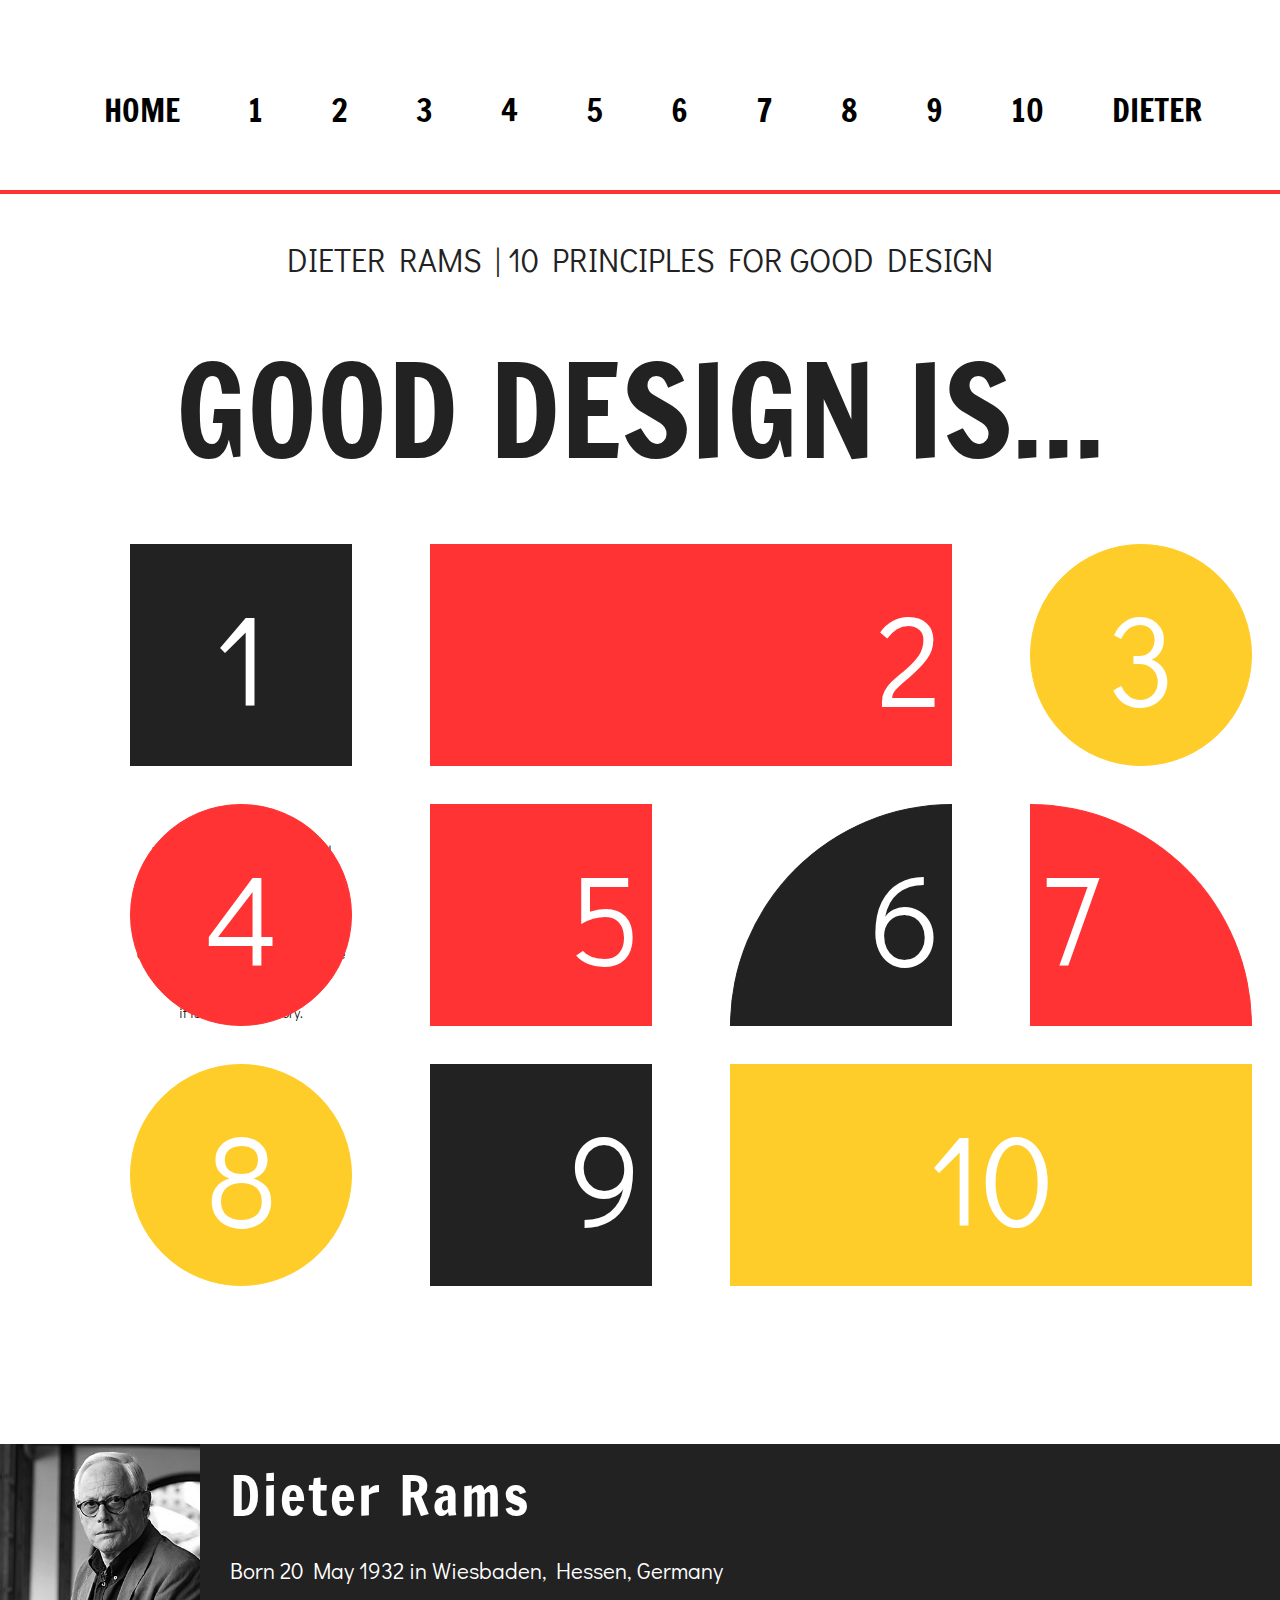
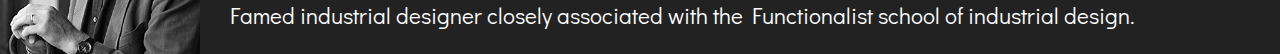
==== commit 54ac2148: "Fixed fonts" ====
--- a/index.html
+++ b/index.html
@@ -6,6 +6,8 @@
    <title>10 Principles for Good Design</title>
    <link rel="stylesheet" href="css/base.css">
    <link rel="stylesheet" href="css/main.css">
+   <link href='http://fonts.googleapis.com/css?family=Didact+Gothic' rel='stylesheet' type='text/css'>
+   <link href='http://fonts.googleapis.com/css?family=Francois+One' rel='stylesheet' type='text/css'>
 </head>
 <body>
    <header>
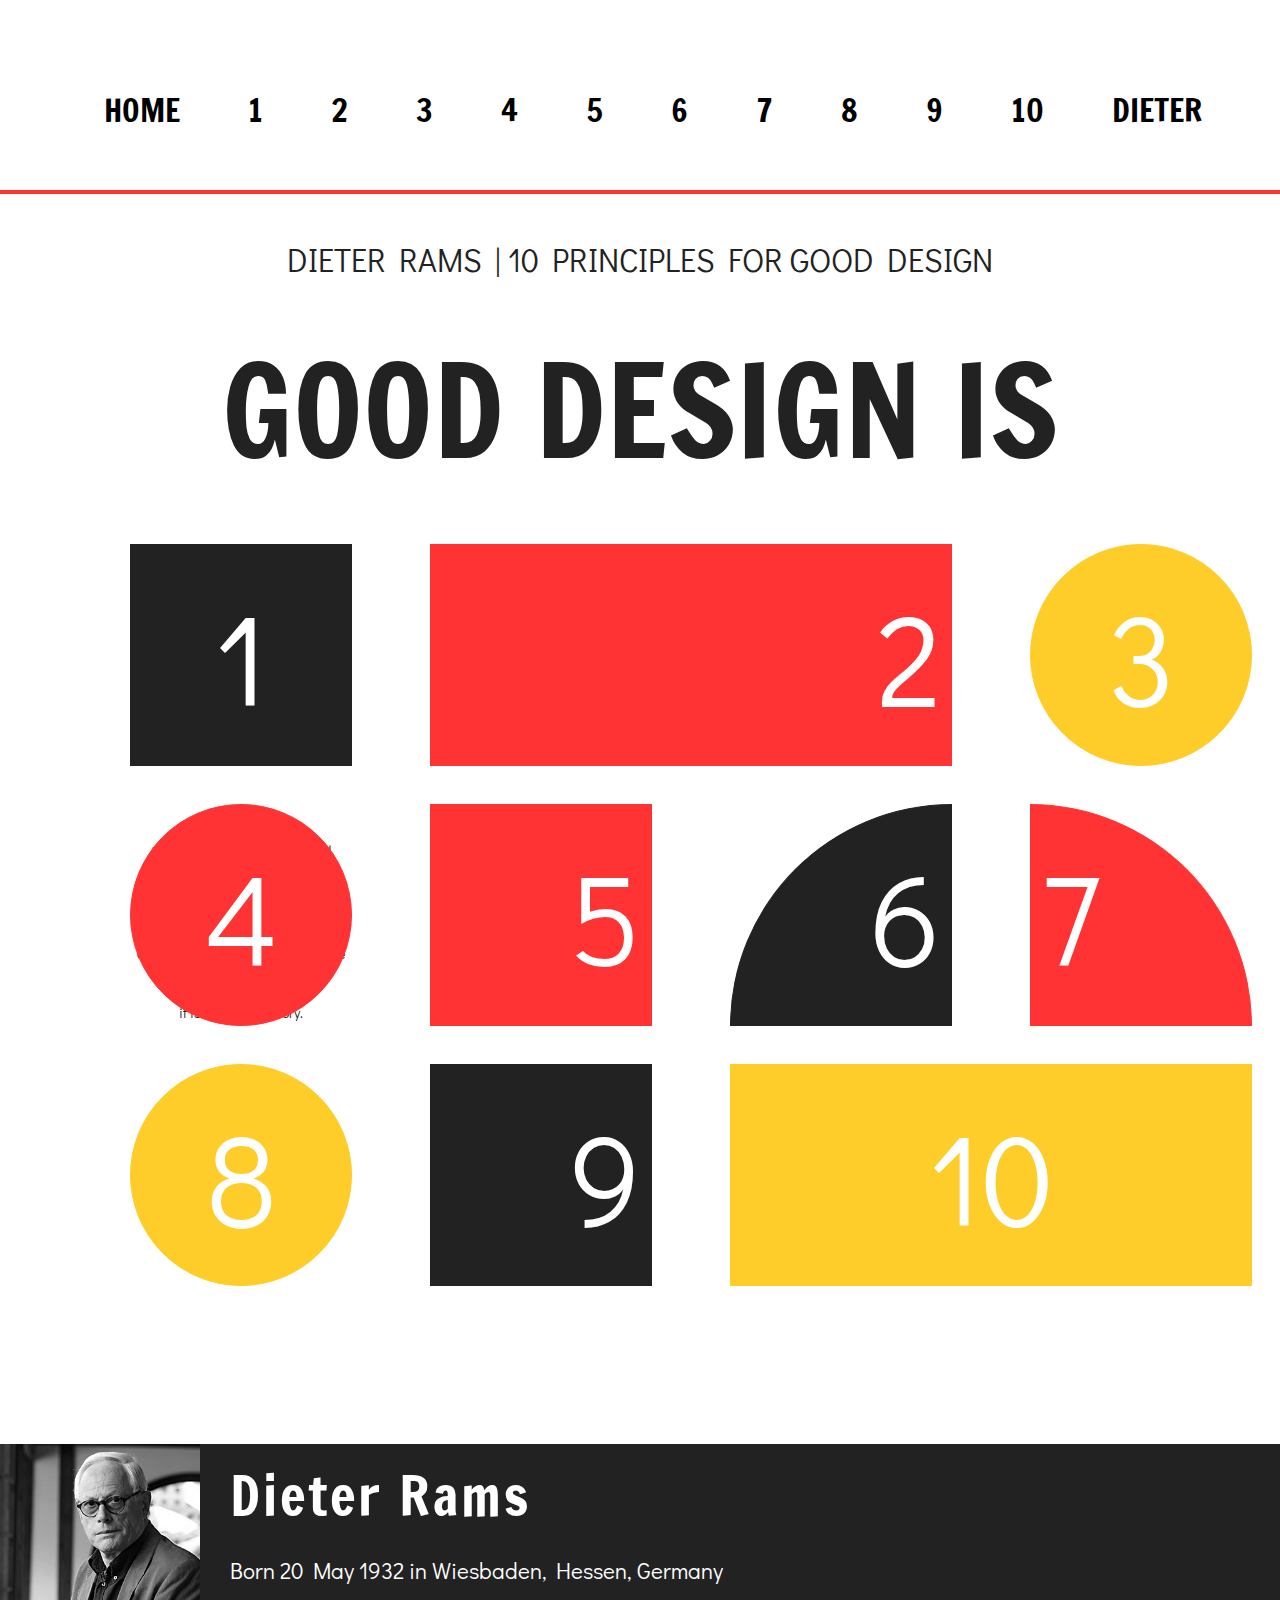
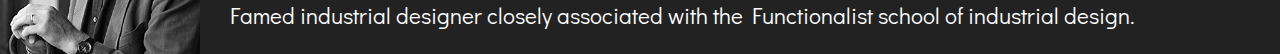
==== commit b543b162: "Trying to fix ellipsis" ====
--- a/index.html
+++ b/index.html
@@ -30,7 +30,7 @@
    </header>
    <main>
       <h1>DIETER RAMS | 10 PRINCIPLES FOR GOOD DESIGN</h1>
-      <h2>GOOD DESIGN IS...</h2>
+      <h2>GOOD DESIGN IS</h2>
       <div class="container">
          <p id="innovative2"><br><strong>INNOVATIVE |</strong><br>The possibilities for progression are not, by any means, exhausted. Technological development is always offering new opportunities for original designs.
             But imaginative design always develops in tandem with improving technology, and can never be an end in itself.</p>
